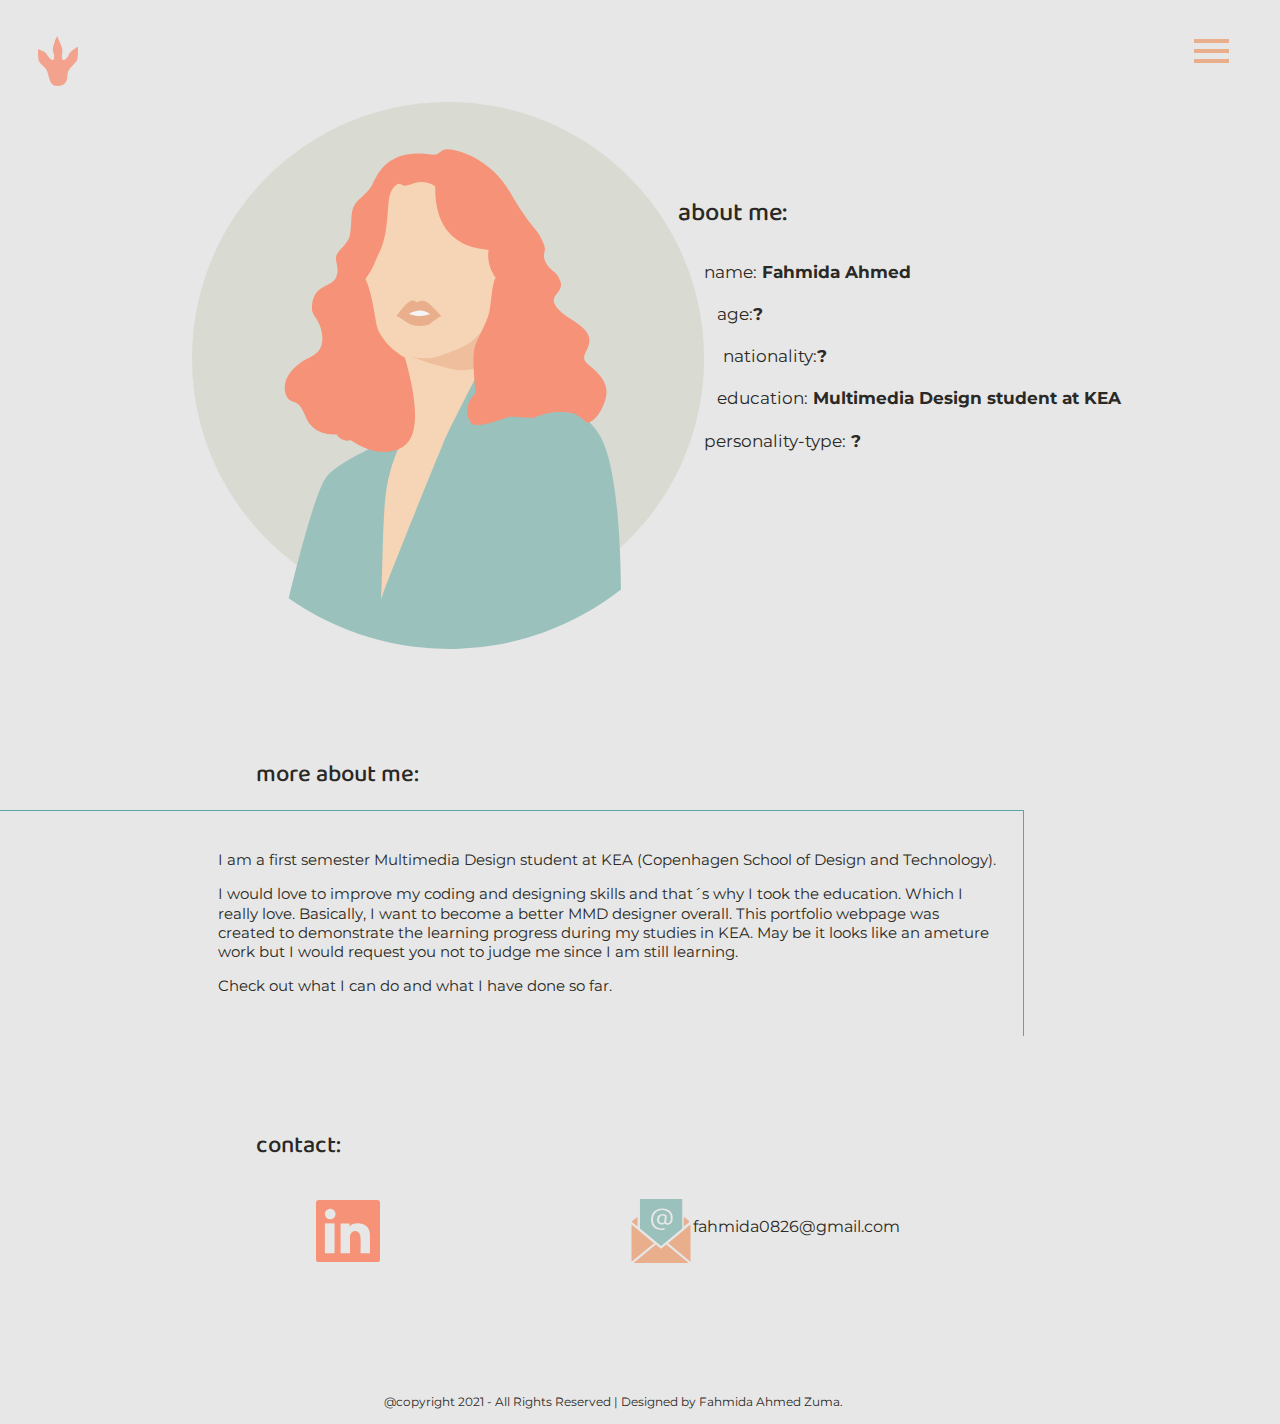
==== about.html @ bc431e39 "pictures missing" ====
<!DOCTYPE html>
<html lang="en">

<head>
    <meta charset="UTF-8">
    <meta http-equiv="X-UA-Compatible" content="IE=edge">
    <meta name="viewport" content="width=device-width, initial-scale=1.0">
    <link rel="icon" href="graphics/footprint-left.svg">
    <title>about-portfolio</title>
    <link rel="stylesheet" href="css/style.css">
    <style>
        @import url('https://fonts.googleapis.com/css2?family=Baloo+Chettan+2&family=Montserrat:wght@300&display=swap');
    </style>
</head>

<body>
    <header>
        <a href="index.html" class="logo"><img src="graphics/logo.svg" alt="logo"></a>
        <nav class="navbar">
            <div class="hamburger-menu">
                <div class="line line-1"></div>
                <div class="line line-2"></div>
                <div class="line line-3"></div>
            </div>
            <ul class="nav-list">
                <li class="nav-item"><a href="index.html" class="nav-link">home</a></li>
                <li class="nav-item"><a href="about.html" class="nav-link">about</a></li>
                <li class="nav-item"><a href="projects.html" class="nav-link">projects</a></li>
            </ul>
        </nav>
    </header>
    <main>
        <figure id="portrait"><img src="graphics/portrait.svg" alt="portrait illustration"></figure>
        <h1 id="aboutme">about me:</h1>
        <section id="steck">
            <p class="zero">name:<strong> Fahmida Ahmed</strong></p>
            <p class="age">age:<strong>?</strong></p>
            <p id="nat">nationality:<strong>?</strong></p>
            <p class="age">education:<strong> Multimedia Design student at KEA</strong></p>
            <p class="zero">personality-type:<strong> ?</strong></p>
        </section>
        <section>
            <h2 id="h21">more about me:</h2>
            <div id="experience">
                <p>I am a first semester Multimedia Design student at KEA (Copenhagen School of Design and Technology).
                </p>
                <p>I would love to improve my coding and designing skills and that´s why I took the education. Which I
                    really love. Basically, I want to become a better MMD designer overall. This portfolio webpage was
                    created to demonstrate the learning progress during my studies in KEA. May be it looks like an
                    ameture work but I would request you not to judge me since I am still learning.</p>
                    <p>Check out what I can do and what I have done so far.</p>
            </div>
        </section>
        <section>
            <h2 id="contact">contact:</h2>
            <div id="ctt">
                <a href="https://www.linkedin.com/in/fahmida-ahmed-zuma-3a51a31b6/"><img src="graphics/lineknl.svg"
                        alt="linkedin logo"></a>
                <div id="email">
                    <img src="graphics/email.svg" alt="email icon">
                    <div>
                        <a href="mailto:fahmida0826@gmail.com">fahmida0826@gmail.com</a>
                    </div>
        </section>
    </main>
    <footer>
        <p>@copyright 2021 - All Rights Reserved | Designed by Fahmida Ahmed Zuma.</p>
    </footer>
    <script src="js/javascript.js"></script>
</body>

</html>
---- css/style.css ----
/* font-family: 'Baloo Chettan 2', cursive;

font-family: 'Montserrat', sans-serif; */

body {
    max-width: 100%;
    background-color: #E7E7E7;
    margin: 0;
}

#bgfootprints {
    position: absolute;
    max-width: 100%;
    background-image: url(../graphics/footprintsway.svg);
    width: 100vw;
    height: 280vw;
    background-repeat: no-repeat;
    z-index: -1;
    margin-top: -6vw;
}

.logo {
    position: fixed;
    width: 2.5em;
    height: 2.5em;
    top: 4%;
    left: 3%;
    opacity: 80%;
    cursor: pointer;
}

.hamburger-menu {
    cursor: pointer;
    width: 35px;
    height: 30px;
    position: fixed;
    top: 4%;
    right: 4%;
    display: flex;
    flex-direction: column;
    justify-content: space-around;
}

.navbar {
    width: 200px;
    height: 60%;
    background-color: #D4D7CC;
    position: fixed;
    top: 0;
    right: -300px;
    display: flex;
    justify-content: center;
    align-items: center;
    border-radius: 20% 0 0 100%;
    transition: right .8s cubic-bezier(1, 0, 0, 1);
    z-index: 10;
}

.change {
    right: 0;
}

.change .line-1 {
    transform: rotateZ(-405deg) translate(-8px, 6px);
}

.change .line-2 {
    opacity: 0;
}

.change .line-3 {
    transform: rotateZ(405deg) translate(-8px, -6px);
}

.line {
    width: 100%;
    height: 4px;
    background-color: #E9AE8C;
    transition: all .8s;
}


.nav-list {
    text-align: right;
    font-family: 'Montserrat', sans-serif;
}

.nav-item {
    list-style: none;
    margin: 35px;
}

.nav-link {
    text-decoration: none;
    font-size: 18px;
    color: #373737;
    letter-spacing: 1px;
    position: relative;
    padding: 3px 0;
    z-index: 10;
}

.nav-link::before,
.nav-link::after {
    content: "";
    width: 100%;
    height: 1px;
    background-color: #9BC1BC;
    position: absolute;
    left: 0;
    transform: scaleX(0);
    transition: transform 0.5s;
}

.nav-link::after {
    bottom: 0;
    transform-origin: right;
}

.nav-link::before {
    top: 0;
    transform-origin: left;
}

.nav-link:hover::before,
.nav-link:hover::after {
    transform: scaleX(1);
}

nav a:hover {
    color: #2A2925;
}

nav a:active {
    color: #2A2925;
}

p a:link {
    text-decoration: underline;
    color: #2A2925;
}

a:link {
    text-decoration: none;
    color: #2A2925;
}

a:visited {
    text-decoration: none;
    color: #2A2925;
}

a:hover {
    text-decoration: none;
    color: #5CA4A9;
}

a:active {
    text-decoration: none;
    color: #5CA4A9;
}

#circle {
    background-image: url(../graphics/circle.svg);
    background-repeat: no-repeat;
    width: 40vw;
    height: 40vw;
    margin: auto;
    margin-top: 6vw;
}

#fullperson {
    position: absolute;
    background-image: url(../graphics/fullbody.svg);
    background-repeat: no-repeat;
    width: 40vw;
    height: 40vw;
    top: 10vw;
    left: 24vw;
}

#name {
    position: absolute;
    top: 22vw;
    left: 50vw;
    font-family: 'Baloo Chettan 2', cursive;
    font-size: 4vw;
    color: #2A2925;
    font-weight: 500;
    margin-top: auto;
    margin-left: auto;
    margin-bottom: 0;
}

#sp {
    position: absolute;
    top: 28vw;
    left: 50vw;
    font-family: 'Montserrat', sans-serif;
    font-size: 1.5vw;
    color: #2A2925;
    font-weight: 500;
    padding: 0;
    margin-left: 0;
    margin-top: 0;
}

#arrow {
    position: absolute;
    background-image: url(../graphics/arrow.svg);
    background-repeat: no-repeat;
    width: 5vw;
    height: 5vw;
    left: 3vw;
    top: 50vw;
    z-index: -1;
}

#portrait {
    width: 40vw;
    height: 40vw;
    margin-top: 8vw;
    margin-left: 15%;
}

#aboutme {
    position: absolute;
    top: 15vw;
    left: 53vw;
    font-family: 'Baloo Chettan 2', cursive;
    font-size: 2vw;
    color: #2A2925;
    font-weight: 500;
    margin-top: 0;
    margin-left: 0;
}

#steck {
    position: absolute;
    top: 19vw;
    left: 55vw;
    font-family: 'Montserrat', sans-serif;
    font-size: 1.3vw;
    color: #2A2925;
}

#steck p {
    font-size: 1.3vw;
    line-height: 2vw;
}

.age {
    margin-left: 1vw;
}

#nat {
    margin-left: 1.5vw;
}

.zero {
    margin-left: 0;
}

#experience {
    border-top: solid 0.8px #5CA4A9;
    border-right: solid 0.8px #5CA4A9;
    padding: 2vw;
    margin-right: 20vw;
}

#h21 {
    font-family: 'Baloo Chettan 2', cursive;
    margin-left: 20vw;
    margin-top: 11vw;
    color: #2A2925;
    font-weight: 500;
}

p {
    font-family: 'Montserrat', sans-serif;
    color: #2A2925;
    margin-left: 15vw;
    font-size: 1.15vw;
    line-height: 1.5vw;
}

figcaption {
    font-family: 'Montserrat', sans-serif;
    color: #2A2925;
    margin-left: 3vw;
    font-size: 1vw;
    line-height: 2vw;
}

#ctt {
    display: flex;
    flex-direction: row;
    justify-content: center;
    justify-content: space-around;
    margin-left: 15vw;
    margin-right: 20vw;
}

#ctt img {
    width: 5vw;
    height: 5vw;
}

#contact {
    font-family: 'Baloo Chettan 2', cursive;
    margin-left: 20vw;
    margin-top: 7vw;
    margin-bottom: 3vw;
    color: #2A2925;
    font-weight: 500;
}

#email {
    display: flex;
    flex-direction: row;
}

#email div {
    display: flex;
    flex-direction: column;
    font-family: 'Montserrat', sans-serif;
    color: #2A2925;
    margin-top: 1em;
    line-height: 1.5em;
    margin-bottom: 10vw;
}

#bw h1 {
    margin-top: 40vw;
    font-family: 'Baloo Chettan 2', cursive;
    color: #2A2925;
    font-weight: 500;
    margin-left: 20vw;
    font-size: 3vw;
}

.intro1 {
    display: grid;
    grid-template-columns: 40% 60%;
}

.intro1 p {
    margin-top: 37vw;
    line-height: 2vw;
    margin-right: 20vw;
    margin-left: 5vw;
    font-size: 1.2vw;
}

#bu h1 {
    margin-top: 42vw;
    font-family: 'Baloo Chettan 2', cursive;
    color: #2A2925;
    font-weight: 500;
    margin-left: -3vw;
    font-size: 3vw;
}

.intro2 {
    display: grid;
    grid-template-columns: 50% 50%;
}

.intro2 p {
    margin-top: 50vw;
    line-height: 2vw;
    margin-left: 16vw;
    font-size: 1.2vw;
}

#ba h1 {
    margin-top: 35vw;
    font-family: 'Baloo Chettan 2', cursive;
    color: #2A2925;
    font-weight: 500;
    margin-left: 15vw;
    font-size: 3vw;
}

.intro3 p {
    line-height: 2vw;
    margin-left: 15vw;
    font-size: 1.2vw;
    margin-right: 45vw;
}

#bc h1 {
    margin-top: 42vw;
    font-family: 'Baloo Chettan 2', cursive;
    color: #2A2925;
    font-weight: 500;
    margin-left: 8vw;
    font-size: 3vw;
}

.intro4 {
    display: grid;
    grid-template-columns: 40% 60%;
}

.intro4 p {
    margin-top: 40vw;
    line-height: 2vw;
    font-size: 1.2vw;
    margin-right: 20vw;
}

#circle1 {
    background-image: url(../graphics/circle.svg);
    background-repeat: no-repeat;
    opacity: 80%;
    width: 30vw;
    height: 30vw;
    position: absolute;
    top: 74vw;
    z-index: -1;
    left: 34vw;
}

#arrow1 {
    background-image: url(../graphics/arrowright.svg);
    background-repeat: no-repeat;
    width: 7vw;
    height: 7vw;
    position: absolute;
    top: 86vw;
    left: 83vw;
    animation: arrow 4s linear infinite;
}

#circle2 {
    background-image: url(../graphics/circle.svg);
    background-repeat: no-repeat;
    opacity: 80%;
    width: 30vw;
    height: 30vw;
    position: absolute;
    top: 134vw;
    z-index: -1;
    left: 27vw;
}

#arrow2 {
    background-image: url(../graphics/arrowright.svg);
    background-repeat: no-repeat;
    width: 7vw;
    height: 7vw;
    position: absolute;
    top: 145vw;
    left: 63vw;
    animation: arrow 4s linear infinite;
}

#circle3 {
    background-image: url(../graphics/circle.svg);
    background-repeat: no-repeat;
    opacity: 80%;
    width: 30vw;
    height: 30vw;
    position: absolute;
    top: 183vw;
    z-index: -1;
    left: 27vw;
}

#arrow3 {
    background-image: url(../graphics/arrowright.svg);
    background-repeat: no-repeat;
    width: 7vw;
    height: 7vw;
    position: absolute;
    top: 195vw;
    left: 63vw;
    animation: arrow 4s linear infinite;
}

#circle4 {
    background-image: url(../graphics/circle.svg);
    background-repeat: no-repeat;
    opacity: 80%;
    width: 30vw;
    height: 30vw;
    position: absolute;
    top: 230vw;
    z-index: -1;
    left: 50vw;
}

#arrow4 {
    background-image: url(../graphics/arrowright.svg);
    background-repeat: no-repeat;
    width: 7vw;
    height: 7vw;
    position: absolute;
    top: 243vw;
    left: 85vw;
    animation: arrow 4s linear infinite;
}

@keyframes arrow {

    0%,
    100% {
        transform: scale(1);
    }

    50% {
        transform: scale(1.2);
    }
}

#projects {
    background-image: url(../graphics/projects.svg);
    background-repeat: no-repeat;
    position: absolute;
    width: 100vw;
    height: 61vw;
    margin-top: -2vw;
    margin-left: 0;
    margin-right: 0;
    z-index: -1;
}

.links div:hover {
    color: #ED6A5A;
}

.links div:active {
    color: #ED6A5A;
}

.links div:link {
    color: #E7E7E7;
}

.links a:visited {
    color: #E7E7E7;
}

#pbasw {
    position: absolute;
    width: 20vw;
    height: 20vw;
    top: 16vw;
    left: 10.5vw;
    font-family: 'Baloo Chettan 2', cursive;
    color: #E7E7E7;
    font-weight: 500;
    font-size: 5vw;
    z-index: 1;
}

#pbasu {
    position: absolute;
    top: 34.5vw;
    font-family: 'Baloo Chettan 2', cursive;
    color: #E7E7E7;
    font-weight: 500;
    left: 30vw;
    font-size: 5vw;
}

#pbasa {
    position: absolute;
    top: 15vw;
    font-family: 'Baloo Chettan 2', cursive;
    color: #E7E7E7;
    font-weight: 500;
    left: 56vw;
    font-size: 5vw;
}

#pbasc {
    position: absolute;
    top: 32.5vw;
    font-family: 'Baloo Chettan 2', cursive;
    color: #E7E7E7;
    font-weight: 500;
    left: 75vw;
    font-size: 5vw;
}

#footer1 p {
    margin-left: 35%;
    margin-top: 30vw;
}

#footer3 p {
    font-size: 0.9vw;
    position: absolute;
    top: 97%;
}

footer p {
    font-family: 'Montserrat', sans-serif;
    margin-left: 30%;
    color: #2A2925;
    font-size: 0.9vw;
    margin-top: 2vw;
}

/* projec sites */

.prototype {
    margin: auto;
    width: 100%;
    height: 8%;
}

.themes ul {
    position: fixed;
    width: 5vw;
    height: 20vw;
    font-family: 'Baloo Chettan 2', cursive;
    font-size: 2.5vw;
    color: #2A2925;
    font-weight: 500;
    list-style: none;
    opacity: 70%;
    top: 7vw;
}

.themes li {
    margin-bottom: 3vw;
}

.themes a:link {
    text-decoration: none;
    color: #2A2925;
}

.themes a:visited {
    text-decoration: none;
    color: #2A2925;
}

.themes a:hover {
    text-decoration: none;
    color: #5CA4A9;
}

.themes a:active {
    text-decoration: none;
    color: #5CA4A9;
}

.pp1 {
    display: grid;
    grid-template-columns: 30% 55%;
    margin-left: 0;
    grid-gap: 3vw;
}


.zero2 {
    margin-top: 10vw;
    margin-left: 13vw;
    font-family: 'Baloo Chettan 2', cursive;
    font-size: 15vw;
    color: #2A2925;
    font-weight: 500;
    position: fixed;
}

.grid2 {
    border-top: solid 4px #2A2925;
    margin-top: 17vw;
    display: grid;
    grid-template-columns: 20% 80%;
    grid-gap: 2vw;
}

.grid2 h2 {
    font-family: 'Baloo Chettan 2', cursive;
    font-size: 2.5vw;
    color: #2A2925;
    font-weight: 500;
    margin-top: 1vw;
}

article p {
    margin-left: 0;
    font-size: 1.2vw;
    line-height: 1.7vw;
    color: #2A2925;
}

.localnav {
    display: flex;
    flex-direction: column;
    justify-content: space-around;
    list-style: none;
    font-family: 'Baloo Chettan 2', cursive;
    color: #2A2925;
    font-size: 1.5vw;
    margin-top: 31vw;
    margin-left: 7vw;
    position: fixed;
}

.localnav a:link {
    font-style: normal;
    font-weight: normal;
}

.localnav a:hover {
    font-style: normal;
    font-weight: normal;
    color: #5CA4A9;
}

.localnav a:active {
    font-style: normal;
    font-weight: normal;
    color: #5CA4A9;
}

.localnav a:visited {
    font-style: normal;
    font-weight: normal;
}

h3 {
    margin-top: 5vw;
    font-family: 'Baloo Chettan 2', cursive;
    font-size: 2vw;
    color: #2A2925;
    font-weight: 500;
}

#part1,
#part2,
#part3,
#part4,
#part5 {
    margin-top: 1.5vw;
}

h4 {
    margin-top: 5vw;
    font-family: 'Baloo Chettan 2', cursive;
    font-size: 1.5vw;
    font-weight: 500;
    color: #2A2925;
}

h5 {
    margin-top: 3vw;
    font-family: 'Montserrat', sans-serif;
    font-size: 1.1vw;
    color: #2A2925;
    margin-bottom: 3vw;
}

article ul {
    list-style: none;
    margin-bottom: 3vw;
    margin-top: 3vw;
}

h6 {
    margin-top: 3vw;
    font-family: 'Montserrat', sans-serif;
    font-size: 1.1vw;
    color: #2A2925;
    margin-bottom: 3vw;
}

ol {
    line-height: 1.5vw;
    color: #2A2925;
    font-family: 'Montserrat', sans-serif;
    font-size: 1.2vw;
}

.imgrc {
    display: flex;
    flex-direction: row;
    justify-content: center;
    align-items: center;
}

.imgrc figure img {
    max-width: 20vw;
    max-height: 30vw;
}

.pp img {
    max-height: 10vw;
    max-width: 10vw;
}

.textimg figure {
    max-height: 10vw;
    max-width: 10vw;
}

.textimg p {
    margin-right: 0;
}

.nimg img {
    max-height: 30vw;
    max-width: 35vw;
}

.nimg1 img {
    margin-left: -4vw;
    max-height: 43vw;
    max-width: 48vw;
    margin-top: 2vw;
    margin-bottom: 2vw;
}

.facial {
    margin-left: 0;
    max-height: 55vw;
    max-width: 55vw;
    margin-top: 3vw;
    margin-bottom: 3vw;
}

.iframe {
    position: relative;
    width: 100%;
    padding-bottom: 56.25%;
    height: 0;
    margin-bottom: 0;
}

.iframe iframe {
    border: 0;
    position: absolute;
    top: 2vw;
    left: 0;
    width: 100%;
    height: 100%;
}

.riight {
    margin-top: -2vw;
    margin-bottom: 3vw;
}

article a:link {
    font-style: italic;
    font-weight: bold;
}

article a:hover {
    font-style: italic;
    font-weight: bold;
}

article a:active {
    font-style: italic;
    font-weight: bold;
}

article a:visited {
    font-style: italic;
    font-weight: bold;
}

.logoss {
    width: 60vw;
    display: grid;
    grid-template-columns: 1fr 1fr 1fr 1fr 1fr;
    margin-left: -7vw;
}

.tts {
    display: flex;
    flex-direction: row;
    align-items: center;
    justify-content: center;
}

.ulfah {
    font-family: 'Montserrat', sans-serif;
    font-size: 1.1vw;
    color: #2A2925;
    line-height: 2vw;
    list-style: disc;
}

.ttss {
    display: flex;
    flex-direction: row;
    align-items: center;
    justify-content: center;
    margin-top: 2vw;
    margin-top: 2vw;
}

.ttss img {
    width: 15vw;
}

.tts img {
    width: 10vw;
}

.cracc {
    display: flex;
    flex-direction: row;
    align-items: center;
    justify-content: center;
}

.cracc img {
    width: 20vw;
    height: 20vw;
}


.circlew {
    background-image: url(../graphics/circle.svg);
    background-repeat: no-repeat;
    width: 50vw;
    height: 50vw;
    position: fixed;
    z-index: -1;
    left: 13vw;
    top: 6vw;
}

@media only screen and (max-width: 980px) {
    .logo {
        width: 2.3em;
        height: 2.3em;
        top: 3%;
    }

    #sp {
        font-size: 2vw;
    }

    .intro1 p {
        margin-top: 34vw;
        font-size: 1.7vw;
        line-height: 2.5vw;
    }

    #bw h1 {
        margin-top: 37vw;
        font-size: 3.5vw;
    }

    .intro2 p {
        margin-top: 45vw;
        font-size: 1.7vw;
        line-height: 2.5vw;
    }

    #bu h1 {
        margin-top: 37vw;
        font-size: 3.5vw;
    }

    #ba h1 {
        margin-top: 30vw;
        font-size: 3.5vw;
    }

    .intro3 p {
        font-size: 1.7vw;
        line-height: 2.5vw;
    }

    #bc h1 {
        margin-top: 35vw;
        font-size: 3.5vw;
    }

    .intro4 p {
        margin-right: 22vw;
        margin-left: 13vw;
        margin-top: 30vw;
        font-size: 1.7vw;
        line-height: 2.5vw;
    }

    #aboutme {
        margin-top: -1vw;
        font-size: 2.7vw;
    }

    #steck p {
        margin-top: 1vw;
        font-size: 1.8vw;
        line-height: 2vw;
    }

    #h21 {
        font-size: 3vw;
    }

    #experience p {
        font-size: 2vw;
        line-height: 3vw;
    }

    #contact {
        font-size: 3vw;
    }

    #ctt img {
        width: 9vw;
        height: 9vw;
    }

    #email {
        font-size: 2vw;
    }

    footer p {
        font-size: 1.5vw;
        margin-left: 38%;
    }

    #footer1 p {
        font-size: 1.5vw;
        margin-left: 40%;
        margin-top: 25vw;
    }

    #footer3 p {
        font-size: 1.5vw;
        position: absolute;
        top: 97%;
    }

    .themes ul {
        font-size: 3.6vw;
        top: 10vw;
        left: -1.5vw;
    }

    .zero2 {
        font-size: 13vw;
    }

    .localnav {
        margin-left: 8vw;
        font-size: 2.3vw;
        line-height: 2.5vw;
        margin-right: 70vw;
    }

    .localnav li {
        margin-bottom: 3vw;
    }

    .grid2 {
        margin-top: 15.5vw;
        display: grid;
        grid-template-columns: 15% 83%;
    }

    #grid3 {
        display: grid;
        grid-template-columns: 17% 79%;
        grid-gap: 6vw;
    }

    #grid4 {
        display: grid;
        grid-template-columns: 17% 79%;
        grid-gap: 6vw;
    }

    #grid5 {
        display: grid;
        grid-template-columns: 17% 74%;
        grid-gap: 6vw;
    }

    #grid6 {
        display: grid;
        grid-template-columns: 17% 79%;
        grid-gap: 6vw;
    }

    #grid7 {
        display: grid;
        grid-template-columns: 17% 79%;
        grid-gap: 6vw;
    }

    #grid8 {
        display: grid;
        grid-template-columns: 17% 79%;
        grid-gap: 6vw;
    }

    #grid9 {
        display: grid;
        grid-template-columns: 17% 79%;
        grid-gap: 6vw;
    }

    #grid10 {
        display: grid;
        grid-template-columns: 17% 79%;
        grid-gap: 6vw;
    }

    .grid2 p {
        font-size: 2vw;
        line-height: 3vw;
    }

    .grid2 h2 {
        font-size: 3.3vw;
    }

    h3 {
        font-size: 2.5vw;
    }


    h4 {
        font-size: 2.5vw;
    }

    h5 {
        font-size: 2.3vw;
    }

    h6 {
        font-size: 2vw;
    }

    ol {
        line-height: 3vw;
        font-size: 2vw;
    }

    figcaption {
        font-size: 1.5vw;
        margin-left: -10vw;
    }


    .imgrc figure img {
        margin-left: -5vw;
        max-width: 27vw;
        max-height: 35vw;
    }

    .nimg img {
        margin-left: -10vw;
        max-height: 40vw;
        max-width: 45vw;
    }

    .nimg1 img {
        margin-left: -10vw;
        max-height: 50vw;
        max-width: 55vw;
    }

    .facial {
        max-height: 70vw;
        width: 70vw;
        margin-left: -5vw;
    }

    .logoss {
        width: 50vw;
        display: grid;
        grid-template-columns: 1fr 1fr;
        margin-left: -5vw;
    }

    .cracc img {
        margin-left: -7vw;
        width: 27vw;
        height: 27vw;
    }

    #projects {
        margin-top: 20vw;
    }

    #pbasw {
        top: 36.5vw;
        font-size: 6vw;
    }

    #pbasu {
        top: 56vw;
        font-size: 6vw;
    }

    #pbasa {
        top: 36vw;
        font-size: 6vw;
    }

    #pbasc {
        top: 54vw;
        left: 76vw;
        font-size: 6vw;
    }
}

@media only screen and (max-width: 520px) {
    #fullperson {
        width: 50vw;
        height: 50vw;
        top: 8vw;
        left: 20vw;
    }

    #name {
        top: 20vw;
        left: 40vw;
        font-size: 7vw;
    }

    #sp {
        top: 30vw;
        left: 51vw;
        font-size: 3vw;
        line-height: 3vw;
    }

    #arrow {
        background-image: none;
    }


    .logo {
        width: 2em;
        height: 2em;
        top: 2%;
    }

    #bgfootprints {
        opacity: 80%;
    }

    .hamburger-menu {
        top: 2%;
        right: 3%;
    }

    .intro1 {
        display: grid;
        grid-template-columns: 1fr;
    }

    .intro1 p {
        margin-top: 0;
        font-size: 2.5vw;
        line-height: 3.7vw;
        margin-left: 25vw;
    }

    #bw h1 {
        margin-top: 23vw;
        font-size: 4vw;
        margin-left: 25vw;
    }

    #arrow1 {
        margin-left: 0;
        width: 13vw;
    }

    #arrow2 {
        margin-top: 3vw;
        margin-left: 2vw;
        width: 13vw;
    }

    .intro2 p {
        margin-top: 38vw;
        font-size: 2.5vw;
        line-height: 3.7vw;
    }

    #bu h1 {
        margin-left: -10vw;
        margin-top: 30vw;
        font-size: 4vw;
    }

    #ba h1 {
        margin-top: 15vw;
        font-size: 4vw;
    }

    .intro3 p {
        font-size: 2.5vw;
        line-height: 3.7vw;
    }

    #arrow3 {
        margin-top: 1vw;
        margin-left: -4vw;
        width: 13vw;
    }

    #arrow4 {
        margin-left: -4vw;
        margin-top: -1vw;
        width: 13vw;
    }

    #bc h1 {
        margin-top: 21vw;
        font-size: 4vw;
    }

    .intro4 p {
        margin-top: 13vw;
        font-size: 2.5vw;
        line-height: 3.7vw;
        margin-left: 15vw;
        margin-right: 18vw;
    }

    #aboutme {
        margin-top: 1vw;
        font-size: 3.5vw;
        margin-left: -7vw;
    }

    #portrait {
        margin-top: 15vw;
        margin-left: 10vw;
    }

    #steck p {
        margin-top: 3vw;
        font-size: 3vw;
        line-height: 4vw;
    }

    #h21 {
        font-size: 4vw;
    }

    .age {
        margin-left: -0vw;
    }

    #nat {
        margin-left: 0vw;
    }

    .zero {
        margin-left: 0vw;
    }

    #experience p {
        font-size: 3vw;
        line-height: 3.7vw;
    }

    #contact {
        font-size: 3.7vw;
        margin-bottom: 5vw;
    }

    #ctt img {
        width: 12vw;
        height: 12vw;
        margin-top: 3vw;
        margin-bottom: 10vw;
        margin-left: 5vw;
        margin-right: 5vw;
    }

    #projects {
        background-image: url(../graphics/projectscopy.svg);
        width: 70%;
        height: 100%;
        margin-top: 0;
        margin-left: 20vw;
    }

    #pbasw {
        top: 15vw;
        left: 64vw;
        font-size: 10vw;
    }

    #pbasu {
        top: 47vw;
        margin-left: 3vw;
        font-size: 10vw;
    }

    #pbasa {
        top: 90vw;
        margin-left: 10vw;
        font-size: 10vw;
    }

    #pbasc {
        top: 120vw;
        left: 35vw;
        font-size: 10vw;
    }

    #email {
        font-size: 2.5vw;
    }

    footer p {
        font-size: 2vw;
        margin-left: 32%;
    }

    #footer1 p {
        font-size: 2vw;
        margin-left: 35%;
        margin-top: 20vw;
        margin-right: 0;
    }

    #footer3 p {
        font-size: 2vw;
        margin-left: 37%;
        top: 98%;
    }

    .themes ul {
        position: absolute;
        display: grid;
        grid-template-columns: 1fr 1fr 1fr 1fr;
        grid-gap: 3vw;
        font-size: 7vw;
        top: -5vw;
        left: 10vw;
    }

    .pp1 {
        display: grid;
        grid-template-columns: 1fr;
    }

    .zero2 {
        position: relative;
        font-size: 13vw;
        margin-left: 20vw;
    }

    .mobilee {
        display: grid;
        grid-template-columns: 1fr 2fr;
    }

    .localnav {
        margin-top: 15vw;
        margin-left: 0;
        font-size: 3vw;
        margin-right: 0vw;
        position: relative;
        line-height: 2vw;
    }

    .localnav li {
        margin-bottom: 4vw;
        line-height: 3vw;
    }

    .grid2 {
        border-top: solid 2.5px #2A2925;
        margin-top: 0;
        display: grid;
        grid-template-columns: 16% 78%;
        margin-left: 5vw;
        margin-right: 5vw;
    }

    #grid3 {
        display: grid;
        grid-template-columns: 17% 75%;
        grid-gap: 5vw;
    }

    #grid3 p {
        font-size: 3vw;
        line-height: 3.7vw;
        margin-right: 5.5vw;
    }

    .grid2 p {
        font-size: 3vw;
        line-height: 3.7vw;
        margin-right: 5.5vw;
    }

    .grid2 h2 {
        font-size: 4vw;
    }

    .tts {
        display: none;
    }

    #tss1 {
        display: grid;
        grid-template-columns: 1fr 1fr 1fr;
        margin-left: -20vw;
    }

    #tss2 {
        display: grid;
        grid-template-columns: 1fr 1fr 1fr;
        margin-left: -20vw;
    }

    #tss3 {
        display: grid;
        grid-template-columns: 1fr 1fr 1fr;
        margin-left: -20vw;
    }

    .ttts img {
        width: 8vw;
        height: 8vw;
    }


    h3 {
        font-size: 3.5vw;
    }


    h4 {
        font-size: 3.5vw;
    }

    h5 {
        font-size: 3.3vw;
    }

    h6 {
        font-size: 3vw;
    }

    ol {
        line-height: 3.7vw;
        font-size: 3vw;
        margin-right: 12vw;
    }

    .imgrc {
        width: 60vw;
        height: 50vw;
    }

    .imgrc figure img {
        margin-left: -15vw;
        max-width: 37vw;
        max-height: 45vw;
    }

    .nimg img {
        margin-right: 0;
        margin-left: -20vw;
        max-height: 70vw;
        max-width: 70vw;
    }

    .nimg1 img {
        margin-left: -12vw;
        max-height: 70vw;
        max-width: 60vw;
    }

    .facial {
        max-height: 70vw;
        width: 70vw;
        margin-left: -8vw;
    }

    .logoss {
        width: 70vw;
        display: grid;
        grid-template-columns: 1fr 1fr;
        margin-left: -5vw;
    }

    .cracc img {
        margin-left: -20vw;
        width: 25vw;
        height: 25vw;
    }

    .iframe {
        margin-left: -5vw;
    }


}
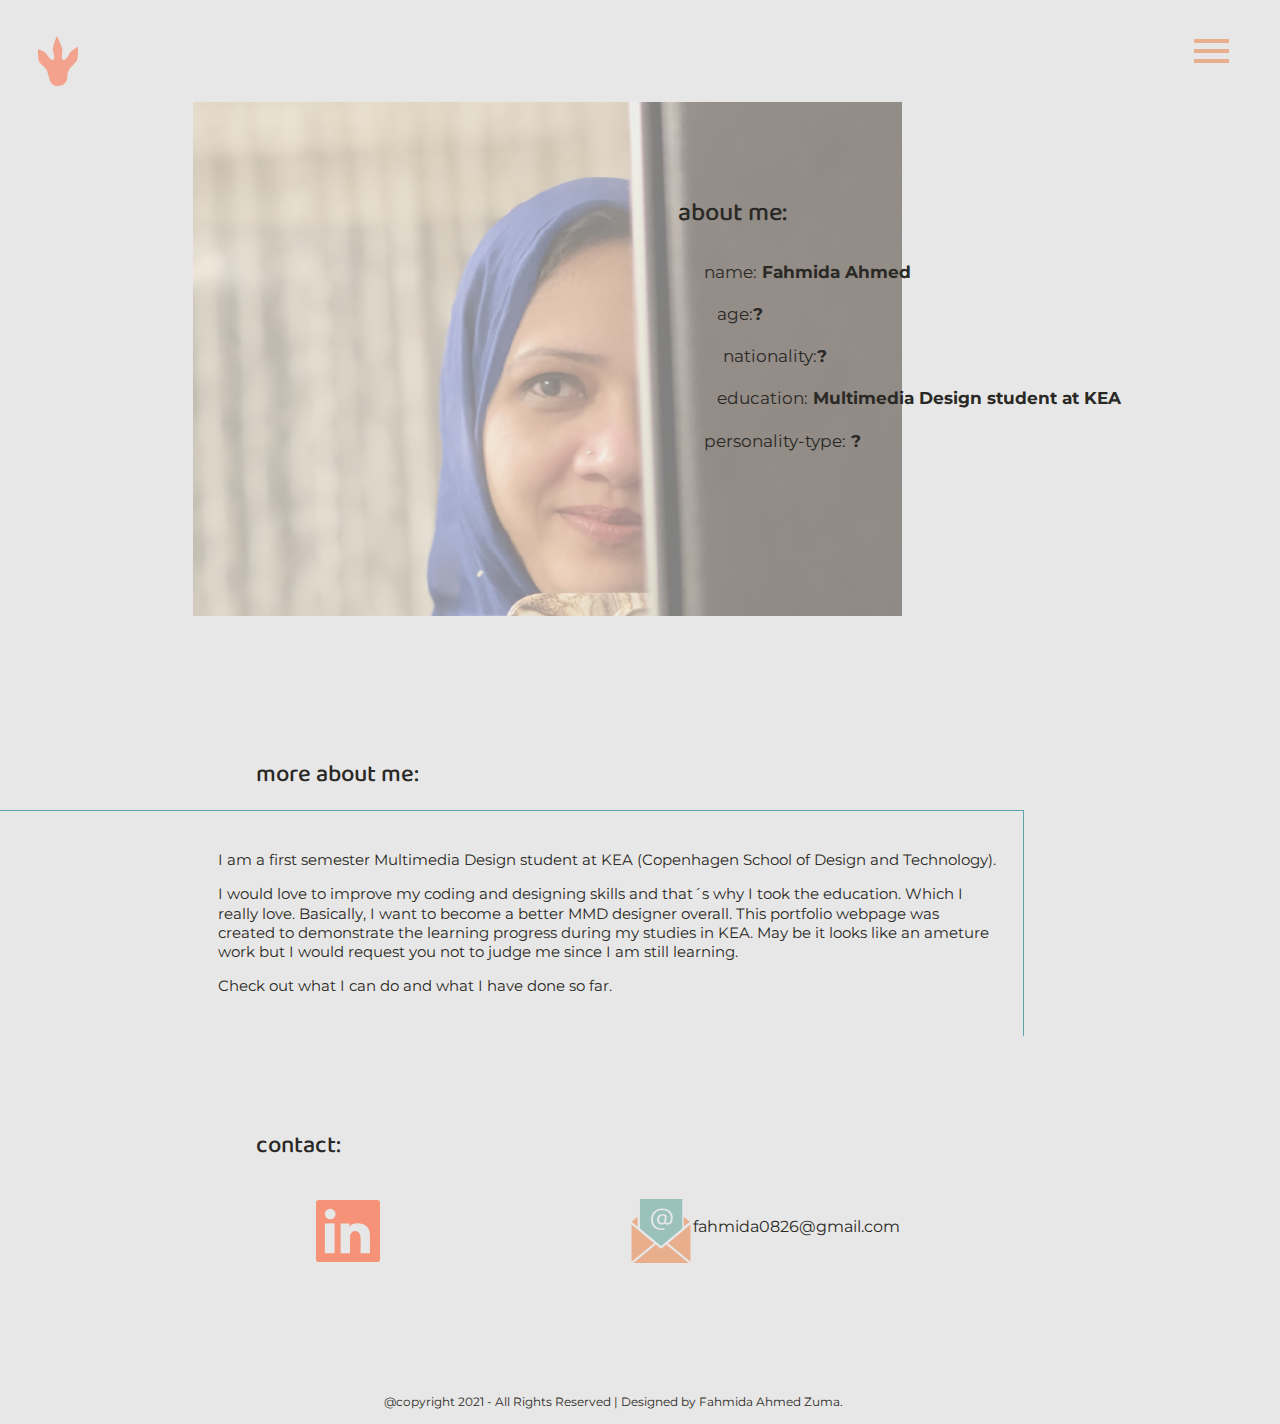
==== commit 4b21e3c6: "12:07" ====
--- a/about.html
+++ b/about.html
@@ -30,7 +30,7 @@
         </nav>
     </header>
     <main>
-        <figure id="portrait"><img src="graphics/portrait.svg" alt="portrait illustration"></figure>
+        <figure id="portrait"><img src="img/mypic.png" alt="portrait illustration"></figure>
         <h1 id="aboutme">about me:</h1>
         <section id="steck">
             <p class="zero">name:<strong> Fahmida Ahmed</strong></p>
